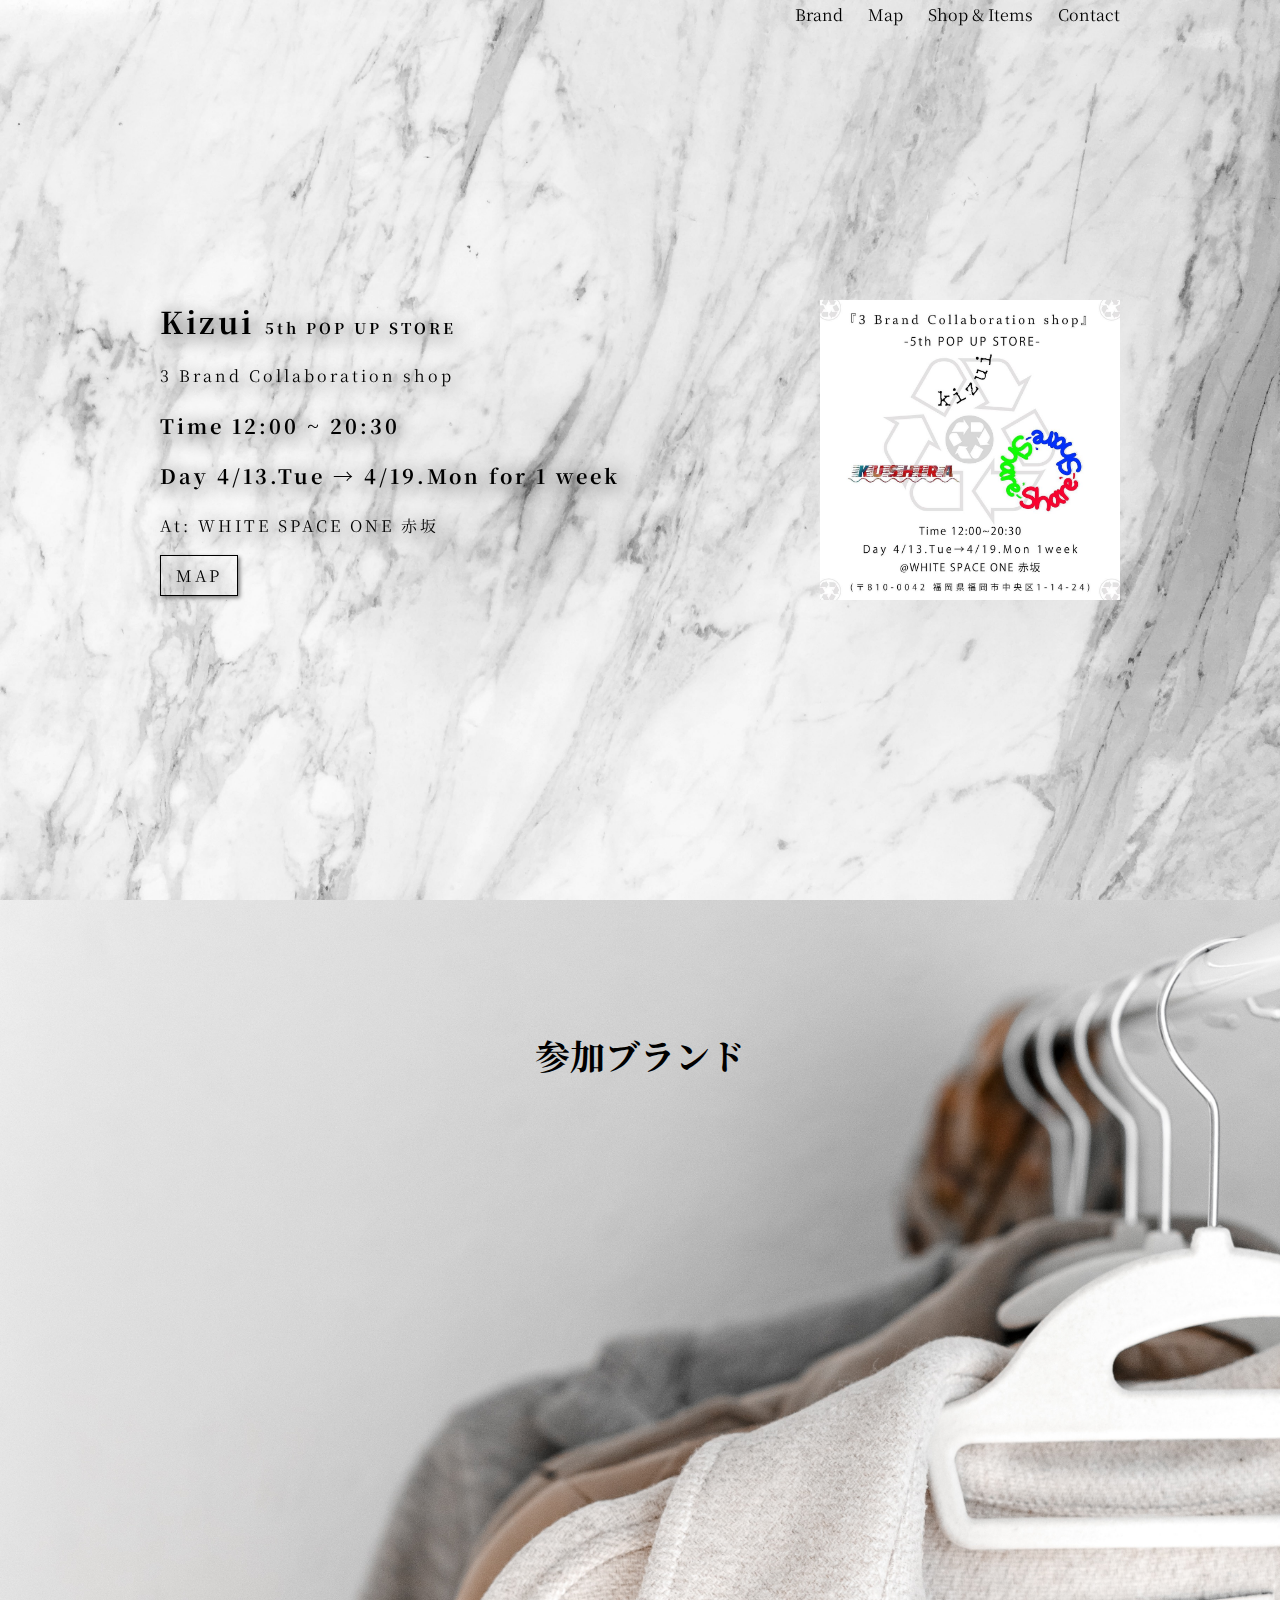
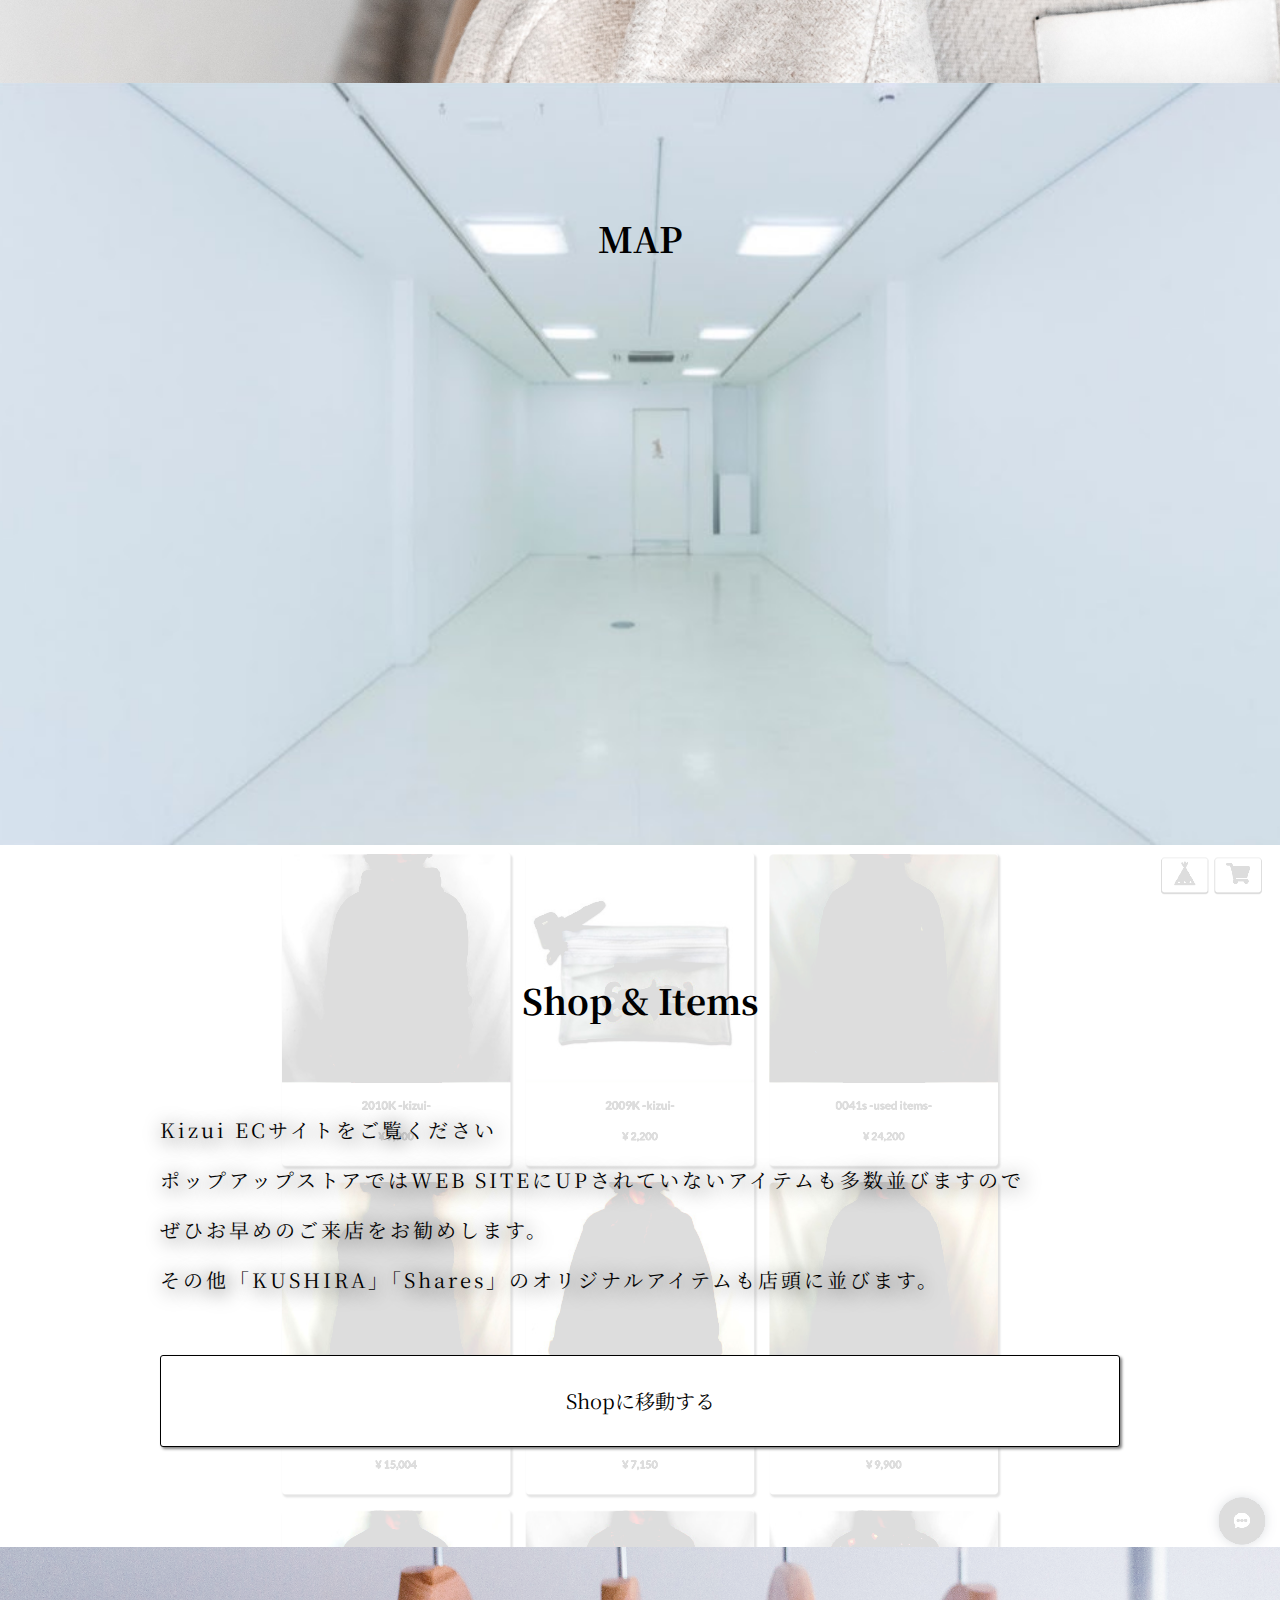
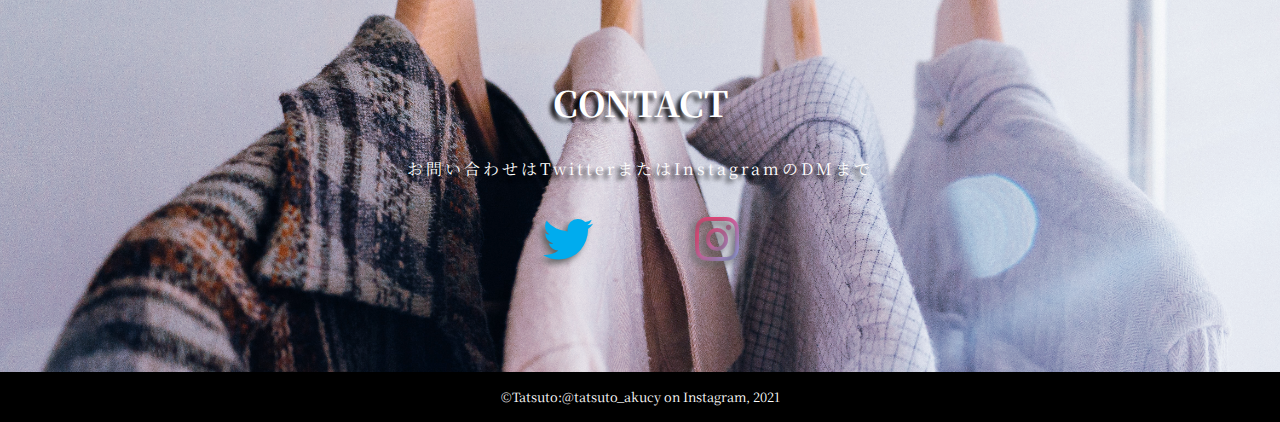
==== index.html @ fb11ebf6 "完成" ====
<!DOCTYPE html>
<html lang="ja">
<head>
    <meta charset="UTF-8">
    <meta http-equiv="X-UA-Compatible" content="IE=edge">
    <meta name="viewport" content="width=device-width, initial-scale=1.0">
    <link rel="icon" href="img/favicon.ico" />
    <!-- Primary Meta Tags -->
    <title>Kizui U</title>
    <meta name="title" content="Kizui U">
    <meta name="description" content="KizuiU 5th POP UP STORE 3 Brand Collaboration shop Time 12:00 ~ 20:30 Day 4.13 Tue → 4.19 Mon for 1 week At: WHITE SPACE ONE 赤坂">

    <!-- Open Graph / Facebook -->
    <meta property="og:type" content="website">
    <meta property="og:url" content="https://tatsuto-t.github.io/kizui-5th/home.html">
    <meta property="og:title" content="Kizui U">
    <meta property="og:description" content="KizuiU 5th POP UP STORE 3 Brand Collaboration shop Time 12:00 ~ 20:30 Day 4.13 Tue → 4.19 Mon for 1 week At: WHITE SPACE ONE 赤坂">
    <meta property="og:image" content="https://pbs.twimg.com/profile_images/1190644043493117954/TVlC86c8_400x400.jpg">

    <!-- Twitter -->
    <meta property="twitter:card" content="summary_large_image">
    <meta property="twitter:url" content="https://tatsuto-t.github.io/kizui-5th/home.html">
    <meta property="twitter:title" content="Kizui U">
    <meta property="twitter:description" content="KizuiU 5th POP UP STORE 3 Brand Collaboration shop Time 12:00 ~ 20:30 Day 4.13 Tue → 4.19 Mon for 1 week At: WHITE SPACE ONE 赤坂">
    <meta property="twitter:image" content="https://pbs.twimg.com/profile_images/1190644043493117954/TVlC86c8_400x400.jpg">

    <!-- LINE-->

    <link rel="stylesheet" href="css/reset.css">
    <link rel="stylesheet" href="css/style.css">
    <link rel="stylesheet" href="css/responsive.css">
    <link rel="preconnect" href="https://fonts.gstatic.com">
    <link href="https://fonts.googleapis.com/css2?family=Noto+Serif:ital,wght@0,400;0,700;1,400;1,700&display=swap" rel="stylesheet">
    <link href="https://fonts.googleapis.com/css2?family=Noto+Serif+JP:wght@200;300;400;500;600;700&display=swap" rel="stylesheet">
    <link href="https://use.fontawesome.com/releases/v5.6.1/css/all.css" rel="stylesheet">
    <link href="https://unpkg.com/aos@2.3.1/dist/aos.css" rel="stylesheet">
</head>
<body>
    <header class="header fixedClass" id="header">
        <div class="header-inner">
            <div class="header-inner-title">
                <a href="#fv"><img src="img/Kizui_regular_imgs/kizui5.png" alt=""></a>
            </div>
            <nav class="header-nav">
                <ul class="header-list">
                    <li class="header-item"><a href="#brand" class="">Brand</a></li>
                    <li class="header-item"><a href="#map" class="">Map</a></li>
                    <li class="header-item"><a href="#shop" class="">Shop & Items</a></li>
                    <li class="header-item"><a href="#contact" class="">Contact</a></li>
                </ul>
            </nav>
            <!-- <nav class="header-nav-res">
                <ul class="header-nav-res-list">
                    <li class="hedaer-nav-res-list-items">Brand</li>
                    <li class="hedaer-nav-res-list-items">Brand</li>
                    <li class="hedaer-nav-res-list-items">Brand</li>
                </ul>
            </nav> -->
            <div class="bglayer"></div>
            <button class="burger-btn">
                <span class="bar bar-top"></span>
                <span class="bar bar-mid"></span>
                <span class="bar bar-bot"></span>
            </button>
            <nav class="header-nav-res">
                <ul class="header-nav-res-list">
                    <li class="header-nav-res-list-items"><a href="#fv" class="">Home</a></li>
                    <li class="header-nav-res-list-items"><a href="#brand" class="">Brand</a></li>
                    <li class="header-nav-res-list-items"><a href="#map" class="">Map</a></li>
                    <li class="header-nav-res-list-items"><a href="#shop" class="">Shop & Items</a></li>
                    <li class="header-nav-res-list-items"><a href="#contact" class="">Contact</a></li>
                </ul>
            </nav>
        </div>
    </header>




    <main>
        <section class="fv" id="fv">
            <div class="fv-inner" data-aos="zoom-out" data-aos-duration="3000">
                <div class="fv-left">
                    <h2 class="fv-title">Kizui <span class="fv-subtitle">5th POP UP STORE</span></h2>
                    <div class="fv-contents">
                        <!-- <p class="fv-subtitle">5th POP UP STORE</p> -->
                        <p class="fv-discription">3 Brand Collaboration shop</p>
                        <p class="fv-time">Time 12:00 ~ 20:30</p>
                        <div class="fv-date">Day 4/13.Tue → 4/19.Mon <br class="only-responsivebr">for 1 week</div>
                        <div class="fv-place">
                            <div class="fv-place-name"> At: WHITE SPACE ONE 赤坂</div>
                            <a href="#map" class="fv-place-button">MAP</a>
                        </div>
                    </div>

                </div>
                <div class="fv-right">
                    <div class="fv-right-img">
                        <img src="img/154770206_776366579925732_3287881624628034762_n.jpeg" alt="">
                    </div>
                </div>
            </div>

        </section>

        <section class="concept" id="brand">
            <div class="concept-inner section-inner">
                <h2 class="concept-title title">参加ブランド</h2>
                <div class="concept-discription" data-aos="fade-up" data-aos-duration="1500">
                    <div class="concept-brand">
                        <p class="brand-title">- Kizui -</p>
                        <div class="brand-profile">
                            <div class="person-img">
                                <img src="img/78849855_466627437381842_8822648286873309929_n.jpeg" alt="">
                            </div>
                            <div class="brand-sns">
                                <div class="twitter-icon">
                                    <a href="https://twitter.com/jjj_4723" target="_blank" rel="noopener noreferrer"><i class="fab fa-twitter"></i></a>
                                </div>
                                <div class="instagram-icon">
                                    <a href="https://www.instagram.com/jonta4723/" target="_blank" rel="noopener noreferrer"><i class="fab fa-instagram"></i></a>
                                </div>
                            </div>
                        </div>
                        <div class="brand-text">
                            古着、リメイクした古着とオリジナルの商品を扱う、福岡のSHOP。
                            当店のアイテムを日々のスタイリングに１つでも加えるだけで
                            いつもとは違う、人とは変わった個性的な着こなしを楽しめます。
                        </div>
                    </div>
                    <div class="concept-brand" id="kushira">
                        <p class="brand-title">- KUSHIRA -</p>
                        <div class="brand-profile" id="">
                            <div class="person-img">
                                <img src="img/129482021_290784669041099_453885726219843506_n.jpeg" alt="">
                            </div>
                            <div class="brand-sns">
                                <div class="twitter-icon">
                                    <a href="https://twitter.com/kazuki_tick?s=11" target="_blank" rel="noopener noreferrer"><i class="fab fa-twitter"></i></a>
                                </div>
                                <div class="instagram-icon">
                                    <a href="https://www.instagram.com/kazuki___art/" target="_blank" rel="noopener noreferrer"><i class="fab fa-instagram"></i></a>
                                </div>
                            </div>
                        </div>
                        <div class="brand-text">
                            @kazuki___art がネームを「KUSHIRA」へ変更。パテや染料等を使って様々な作品を作ったり
                            POP UP STOREでは店内のオブジェクト作りと
                            リメイクアイテムと服飾品も販売します。
                        </div>
                    </div>
                    <div class="concept-brand" id="share">
                        <p class="brand-title">- Share's -</p>
                        <div class="brand-profile">
                            <div class="person-img">
                                <img src="img/Kizui_regular_imgs/shares1.jpg" alt="">
                            </div>
                            <div class="brand-sns">
                                <div class="twitter-icon">
                                    <a href="https://twitter.com/yu_daidesuu?s=11" target="_blank" rel="noopener noreferrer"><i class="fab fa-twitter"></i></a>
                                </div>
                                <div class="instagram-icon">
                                    <a href="https://www.instagram.com/Share__s/"　target="_blank" rel="noopener noreferrer"><i class="fab fa-instagram"></i></a>
                                </div>
                            </div>
                        </div>
                        <div class="brand-text">
                            @yu_daidesuuと@tacminemの二人が展開するNew brand。コンセプトは"自分が着たいと思う物を作る"
                            「Share's＝共有」
                        </div>
                    </div>
                </div>
            </div>
        </section>


        <section class="map" id="map">
            <div class="map-inner">
                <h4 class="map-title title">MAP</h4>
                <div class="map-discription" data-aos="fade-up" data-aos-duration="1500">
                    <div class="map-discription-left">
                        <h3 class="map-name">WHITE SPACE 赤坂</h3>
                        <p class="adress-title">住所</p>
                        <p class="adress">〒810-0042 <br>福岡県福岡市中央区赤坂１丁目１４−２４
                            </p>
                    </div>

                    <div class="map-discription-right">
                        <div class="google-map">
                            <iframe class="google-map-iframe" src="https://www.google.com/maps/embed?pb=!1m14!1m8!1m3!1d13294.396373745121!2d130.389203!3d33.589757!3m2!1i1024!2i768!4f13.1!3m3!1m2!1s0x0%3A0x3ccb156ed5cb7b91!2sBAR%20%26%20WHITE%20SPACE%20ONE!5e0!3m2!1sja!2sjp!4v1615189253435!5m2!1sja!2sjp" width="600" height="450" style="border:0;" allowfullscreen="" loading="lazy"></iframe>
                        </div>
                    </div>

                </div>

            </div>
            <!-- GOOGLE MAP  -->
        </section>

        <section class="shop" id="shop">
            <div class="shop-inner">
                <h4 class="shop-title title">Shop & Items</h4>
                <div class="shop-discription">
                    <div class="shop-discription-left">
                        <p>Kizui ECサイトをご覧ください</p>
                    <p>ポップアップストアではWEB SITEに<br class="only-responsivebr-500">UPされていないアイテムも多数並びますので<br>ぜひお早めのご来店をお勧めします。</p>
                    <p>その他「KUSHIRA」「Shares」の<br class="only-responsivebr-500">オリジナルアイテムも店頭に並びます。</p>
                    </div>
                    <div class="shop-discription-right">
                        <div class="shop-page-button">
                            <a href="https://kizui.theshop.jp/" target="_blank" rel="noopener noreferrer"><p>Shopに移動する</p></a>
                        </div>

                    </div>
                </div>
            </div>
        </section>

        <!-- <secition class="aboutme">
            <div class="section-inner">
                <h3 class="aboutme-title">石川</h3>
                <div class="aboutme-discription">
                    <div class="aboutme-img">
                        <img src="" alt="">
                    </div>
                    <div class="aboutme-right">
                        <div class="sns-icons">
                            <div class="twitter-icon"></div>
                            <div class="instagram-icon"></div>
                        </div>
                        <p class="aboutme-text">aaaaaaaaaaaああああああああああaaaaaaaaaaaaaaaaaaaaaaa</p>
                    </div>
                </div>
            </div> -->


        <!-- </secition> -->
        <section class="contact" id="contact" data-aos="" data-aos-duration="500">
            <div class="contact-inner">
                <div class="contact-title title">CONTACT</div>
                <div class="contact-discription">
                    <p class="contact-text">お問い合わせは<br class="only-responsivebr">TwitterまたはInstagramのDMまで</p>
                    <div class="sns-icons">
                        <div class="twitter-icon"><a href="https://twitter.com/jjj_4723" target="_blank" rel="noopener noreferrer"><i class="fab fa-twitter"></i></a></div>
                        <div class="instagram-icon"><a href="https://www.instagram.com/jonta4723/" target="_blank" rel="noopener noreferrer"><i class="fab fa-instagram"></i></a></div>
                    </div>
                </div>
            </div>

        </section>
    </main>
    <footer class="footer">
        <small>&copy;Tatsuto:@tatsuto_akucy on Instagram, 2021</small>
    </footer>
    <script src="https://ajax.googleapis.com/ajax/libs/jquery/3.5.1/jquery.min.js"></script>
    <script src="js/smooth-scroll.min.js"></script>
    <script src="https://unpkg.com/aos@2.3.1/dist/aos.js"></script>
    <script src="js/script.js"></script>
</body>
</html>

<!-- shopへの移動ボタンも欲しい -->
<!-- 2 -->
---- css/style.css ----
@charset "UTF-8";
body {
  font-family: "Nato Serif", 'Noto Serif JP', serif;
  margin: 0 auto;
  overflow-x: hidden;
}

img {
  width: 100%;
  height: 100%;
}

li {
  list-style: none;
}

a {
  text-decoration: none;
  color: black;
}

.section-inner {
  max-width: 1000px;
  width: 100%;
  margin: 0 auto;
}

.title {
  font-size: 35px;
  font-weight: bold;
  padding-top: 130px;
}

.fa-instagram {
  background: -webkit-linear-gradient(135deg, #85acff 0%, #f13f79 70%);
  -webkit-background-clip: text;
  -webkit-text-fill-color: transparent;
}

.header {
  width: 100%;
  vertical-align: middle;
  z-index: 3;
  position: absolute;
  top: 0;
  left: 0;
  -webkit-box-sizing: border-box;
          box-sizing: border-box;
  -webkit-transition: .5s;
  transition: .5s;
}

.header-inner {
  -webkit-transition: .5s;
  transition: .5s;
  padding: 0 20px;
  display: -webkit-box;
  display: -ms-flexbox;
  display: flex;
  max-width: 1000px;
  width: 100%;
  -webkit-box-align: center;
      -ms-flex-align: center;
          align-items: center;
  margin: 0 auto;
  padding-left: 20px;
  padding-right: 20px;
  -webkit-box-pack: justify;
      -ms-flex-pack: justify;
          justify-content: space-between;
}

.header-inner-title {
  -webkit-transition: .5s;
  transition: .5s;
  font-style: italic;
  font-size: 20px;
}

.header-inner-title img {
  height: 80px;
  width: auto;
  vertical-align: middle;
}

.header-inner .header-nav .header-list {
  display: -webkit-box;
  display: -ms-flexbox;
  display: flex;
}

.header-inner .header-nav .header-list .header-item {
  padding-left: 25px;
}

.header-inner .header-nav-res {
  display: none;
}

.header-inner .burger-btn {
  display: none;
  z-index: 15;
}

.fixed {
  position: fixed;
  background-color: whitesmoke;
  width: 100%;
  -webkit-transition: .5s;
  transition: .5s;
}

.header-active {
  background-color: none !important;
}

.bglayer {
  position: fixed;
  top: 0;
  left: 0;
  width: 100%;
  height: 100%;
  display: none;
  background: #000;
  opacity: 0.3;
  z-index: 3;
  -webkit-transition: 0.3s;
  transition: 0.3s;
}

.bglayer.open {
  -webkit-transition: 0.3s;
  transition: 0.3s;
}

.fv {
  height: 100vh;
  min-height: 550px;
  position: relative;
  background-image: url("../img/pexels-henry-&-co-2341290.jpg");
  background-position: center;
  background-size: cover;
  text-shadow: 4px 4px 4px #000;
  text-shadow: 4px 4px 20px #000;
}

.fv .fv-inner {
  display: -webkit-box;
  display: -ms-flexbox;
  display: flex;
  -webkit-box-align: center;
      -ms-flex-align: center;
          align-items: center;
  -webkit-box-pack: justify;
      -ms-flex-pack: justify;
          justify-content: space-between;
  max-width: 1000px;
  padding: 0 50px;
  position: absolute;
  top: 0;
  right: 0;
  bottom: 0;
  left: 0;
  margin: auto;
  padding: 0 20px;
}

.fv .fv-inner .fv-left {
  letter-spacing: 3px;
}

.fv .fv-inner .fv-left .fv-title {
  font-size: 30px;
  padding-bottom: 8px;
}

.fv .fv-inner .fv-left .fv-title span {
  font-size: 15px;
}

.fv .fv-inner .fv-left .fv-contents {
  line-height: 50px;
}

.fv .fv-inner .fv-left .fv-contents .fv-time {
  font-size: 20px;
  font-weight: bold;
}

.fv .fv-inner .fv-left .fv-contents .fv-date {
  font-size: 20px;
  font-weight: bold;
}

.fv .fv-inner .fv-left .fv-contents .fv-place .fv-place-button {
  border: 1px solid black;
  padding: 8px 15px;
  -webkit-box-shadow: 2px 2px 4px gray;
          box-shadow: 2px 2px 4px gray;
  -webkit-transition: .3s;
  transition: .3s;
}

.fv .fv-inner .fv-left .fv-contents .fv-place .fv-place-button:hover {
  opacity: .3;
  -webkit-transition: .3s;
  transition: .3s;
}

.fv .fv-inner .fv-right .fv-right-img {
  width: 300px;
  height: 300px;
}

.concept {
  background-image: url("../img/pexels-nataliya-vaitkevich-4641825.jpg");
  background-size: cover;
  background-position: center;
  padding-bottom: 100px;
}

.concept-inner {
  padding: 0 20px;
}

.concept-inner .concept-title {
  text-align: center;
  padding-bottom: 80px;
}

.concept-inner .concept-discription {
  display: -webkit-box;
  display: -ms-flexbox;
  display: flex;
  -webkit-box-pack: justify;
      -ms-flex-pack: justify;
          justify-content: space-between;
}

.concept-inner .concept-discription .concept-brand {
  color: black;
  background-image: url("../img/Kizui_regular_imgs/kizui斜め(新オリジナル)5.png");
  background-color: rgba(255, 255, 255, 0.8);
  background-blend-mode: lighten;
  background-size: contain;
  background-position: center;
  width: 30%;
  -ms-flex-item-align: stretch;
      -ms-grid-row-align: stretch;
      align-self: stretch;
  border: 1px solid black;
  padding-left: 2%;
  padding-right: 2%;
  padding-top: 10px;
  padding-bottom: 40px;
}

.concept-inner .concept-discription .concept-brand .brand-title {
  padding-top: 10px;
  text-align: center;
  color: black;
  padding-bottom: 10px;
}

.concept-inner .concept-discription .concept-brand .brand-profile {
  display: -webkit-box;
  display: -ms-flexbox;
  display: flex;
  -webkit-box-align: center;
      -ms-flex-align: center;
          align-items: center;
}

.concept-inner .concept-discription .concept-brand .brand-profile .person-img {
  width: 100px;
  height: 100px;
}

.concept-inner .concept-discription .concept-brand .brand-profile .person-img img {
  border-radius: 50%;
  -o-object-fit: cover;
     object-fit: cover;
  -webkit-box-shadow: black;
          box-shadow: black;
}

.concept-inner .concept-discription .concept-brand .brand-profile .brand-sns {
  margin: 0 auto;
  display: -webkit-box;
  display: -ms-flexbox;
  display: flex;
  -ms-flex-pack: distribute;
      justify-content: space-around;
  font-size: 30px;
  text-shadow: 4px 4px 4px #a0a0a0;
}

.concept-inner .concept-discription .concept-brand .brand-profile .brand-sns .twitter-icon .fa-twitter {
  color: #00acee;
}

.concept-inner .concept-discription .concept-brand .brand-profile .brand-sns .instagram-icon {
  padding-left: 50%;
}

.concept-inner .concept-discription .concept-brand .brand-text {
  padding-top: 18px;
  color: black;
  letter-spacing: 3px;
  line-height: 30px;
  font-weight: bold;
}

#share {
  background-image: url("../img/Kizui_regular_imgs/IMG_9426.PNG");
  background-position: center;
  background-size: contain;
}

#share .brand-profile .person-img img {
  zoom: 1.4;
}

#kushira {
  background-image: url("../img/Kizui_regular_imgs/kushira.png");
  background-position: center;
  background-size: contain;
}

#kushira img {
  zoom: 1.5;
}

.map {
  background-image: url("../img/rental03-1024x724.jpeg");
  background-position: center;
  background-size: cover;
  padding-bottom: 100px;
}

.map-inner {
  max-width: 1000px;
  margin: 0 auto;
  padding: 0 20px;
}

.map-inner .map-title {
  text-align: center;
}

.map-inner .map-discription {
  display: -webkit-box;
  display: -ms-flexbox;
  display: flex;
  -webkit-box-pack: justify;
      -ms-flex-pack: justify;
          justify-content: space-between;
  padding-top: 50px;
}

.map-inner .map-discription-left {
  width: 40%;
  line-height: 30px;
  letter-spacing: 3px;
  padding-top: 10%;
}

.map-inner .map-discription-left .map-name {
  font-size: 30px;
  padding-bottom: 20px;
}

.map-inner .map-discription-right {
  position: relative;
  width: 60%;
}

.map-inner .map-discription-right .google-map {
  height: 0;
  padding-top: 75%;
}

.map-inner .map-discription-right .google-map .google-map-iframe {
  position: absolute;
  top: 0;
  left: 0;
  width: 100%;
  height: 100%;
}

.shop {
  background-image: url("../img/FireShot Capture 003 - kizui shop（キズイショップ） 古着・古着リメイクブランドSHOP - kizui.theshop.jp.png");
  background-position: center;
  background-color: #dddddd;
  background-size: cover;
  background-blend-mode: lighten;
  padding-bottom: 100px;
  background-position: 50% 10%;
}

.shop .shop-inner {
  max-width: 1000px;
  margin: 0 auto;
  padding: 0 20px;
  text-align: center;
}

.shop .shop-inner .shop-title {
  padding-bottom: 80px;
}

.shop .shop-inner .shop-discription {
  font-size: 20px;
  line-height: 50px;
  text-align: left;
}

.shop .shop-inner .shop-discription-left {
  padding-bottom: 50px;
  letter-spacing: 3px;
  text-shadow: 3px 3px 20px #000;
}

.shop .shop-inner .shop-discription-left a {
  border: solid;
}

.shop .shop-inner .shop-discription-right p {
  padding: 20px;
  border: 1px solid;
  text-align: center;
  border-radius: 3px;
  background-color: white;
  -webkit-box-shadow: 2px 2px 3px gray;
          box-shadow: 2px 2px 3px gray;
}

.shop .shop-inner .shop-discription-right p:hover {
  color: white;
  background-color: gray;
  -webkit-transition: .3s;
  transition: .3s;
  -webkit-box-shadow: 2px 2px 4px white;
          box-shadow: 2px 2px 4px white;
}

.contact {
  background-image: url("../img/bg-imgs/fernando-lavin-fi5YSQfxbVk-unsplash.jpg");
  background-color: #8481a7;
  background-position: top;
  background-blend-mode: hard-light;
  background-size: cover;
  text-align: center;
  padding-bottom: 100px;
  position: relative;
  text-shadow: -4px 4px 4px #000;
}

.contact .contact-inner {
  max-width: 1000px;
  margin: 0 auto;
}

.contact .contact-inner .contact-title {
  padding-bottom: 30px;
  color: white;
}

.contact .contact-inner .contact-discription {
  color: white;
}

.contact .contact-inner .contact-discription .contact-text {
  padding-bottom: 20px;
  letter-spacing: 3px;
}

.contact .contact-inner .contact-discription .sns-icons {
  display: -webkit-box;
  display: -ms-flexbox;
  display: flex;
  -webkit-box-pack: center;
      -ms-flex-pack: center;
          justify-content: center;
  font-size: 50px;
  text-shadow: -4px 4px 6px #636262;
}

.contact .contact-inner .contact-discription .sns-icons .twitter-icon {
  padding-right: 5%;
}

.contact .contact-inner .contact-discription .sns-icons .fa-twitter {
  color: #00acee;
  padding-right: 20%;
}

.contact .contact-inner .contact-discription .sns-icons .instagram-icon {
  padding-left: 5%;
}

.contact .contact-inner .contact-discription .sns-icons .fa-instagram {
  color: palevioletred;
  padding-left: 5%;
}

.footer {
  background-color: black;
  text-align: center;
}

.footer small {
  color: white;
  text-align: center;
  line-height: 50px;
}

.only-responsivebr {
  display: none;
}

.only-responsivebr-375 {
  display: none;
}

.only-responsivebr-500 {
  display: none;
}

.open {
  display: block;
}

.header-active {
  background-color: none !important;
}
/*# sourceMappingURL=style.css.map */
---- css/responsive.css ----
@media screen and (max-width: 768px) {
  .header-inner {
    padding-left: 4vw;
    padding-right: 4vw;
  }
  .header-inner .header-nav {
    display: none;
  }
  .header-inner .burger-btn {
    display: block;
    position: absolute;
    right: 4vw;
    z-index: 13;
    -webkit-transition: all .5s;
    transition: all .5s;
  }
  .header-inner .burger-btn .bar {
    display: block;
    height: 3px;
    width: 30px;
    background-color: black;
    -webkit-transition: all .5s;
    transition: all .5s;
  }
  .header-inner .bar-top,
  .header-inner .bar-mid {
    margin-bottom: 8px;
  }
  .header-inner .burger-btn.close .bar-top {
    -webkit-transform: rotate(45deg) translate(8px, 8px);
            transform: rotate(45deg) translate(8px, 8px);
    border-color: white;
    -webkit-transition: all .5s;
    transition: all .5s;
    background-color: white;
  }
  .header-inner .burger-btn.close .bar-mid {
    opacity: 0;
    -webkit-transition: all opacity .3s;
    transition: all opacity .3s;
    border-color: white;
  }
  .header-inner .burger-btn.close .bar-bot {
    -webkit-transform: rotate(-45deg) translate(8px, -8px);
            transform: rotate(-45deg) translate(8px, -8px);
    -webkit-transition: all .5s;
    transition: all .5s;
    border-color: white;
    background-color: white;
  }
  .header .header-nav-res {
    display: block;
    background-image: url("../img/mathias-p-r-reding-3GwOfh-VMgQ-unsplash2.jpg");
    background-size: cover;
    background-color: black;
    background-blend-mode: luminosity;
    background-position: 10%, 0;
    height: 100vh;
    width: 60%;
    margin: 0 0 0 auto;
    padding: 0;
    z-index: 9;
    position: fixed;
    top: 0;
    right: 0;
    color: white;
    right: -60%;
    -webkit-transition: 0.3s;
    transition: 0.3s;
  }
  .header .header-nav-res-list {
    padding-top: 30px;
    padding-left: 10vw;
  }
  .header .header-nav-res-list-items {
    line-height: 5;
  }
  .header .header-nav-res-list-items a {
    color: white;
  }
  .header-nav-res.active {
    right: 0 !important;
    -webkit-transition: 0.3s;
    transition: 0.3s;
  }
  .fv-inner {
    background-image: url("../img/154770206_776366579925732_3287881624628034762_n.jpeg");
    background-position: center;
    background-size: contain;
    background-blend-mode: lighten;
    background-color: rgba(255, 255, 255, 0.8);
    padding-top: 30px;
    text-shadow: none;
  }
  .fv-inner .fv-right {
    display: none;
  }
  .concept-inner {
    padding: 0 4vw;
  }
  .concept .concept-discription {
    display: -webkit-box;
    display: -ms-flexbox;
    display: flex;
    -webkit-box-orient: vertical;
    -webkit-box-direction: normal;
        -ms-flex-direction: column;
            flex-direction: column;
    -ms-flex-item-align: stretch;
        align-self: stretch;
    -webkit-box-align: stretch;
        -ms-flex-align: stretch;
            align-items: stretch;
  }
  .concept .concept-discription .concept-brand {
    width: 100%;
    padding-left: 15px;
    padding-right: 15px;
    -ms-flex-item-align: stretch;
        -ms-grid-row-align: stretch;
        align-self: stretch;
    -webkit-box-align: stretch;
        -ms-flex-align: stretch;
            align-items: stretch;
  }
  .concept .concept-discription .concept-brand .brand-title {
    font-size: 25px;
    font-style: italic;
  }
  .concept .concept-discription .concept-brand .brand-profile .brand-sns {
    font-size: 40px;
    -webkit-box-pack: justify;
        -ms-flex-pack: justify;
            justify-content: space-between;
    width: 30%;
  }
  .map-inner {
    padding: 0 4vw;
  }
  .map-inner .map-title {
    font-size: 35px;
  }
  .map-inner .map-discription {
    display: block;
    font-size: 15px;
  }
  .map-inner .map-discription-left {
    width: 100%;
    text-align: center;
    padding-bottom: 50px;
    font-weight: bold;
    padding-top: 9%;
  }
  .map-inner .map-discription-right {
    width: 100%;
  }
  .shop-inner .shop-discription-left {
    font-size: 15px;
  }
  .contact .contact-inner {
    padding: 0 4vw;
  }
  footer {
    font-size: 70%;
  }
  .only-responsivebr {
    display: block;
  }
}

@media screen and (max-width: 500px) {
  .only-responsivebr-500 {
    display: block;
  }
}

@media screen and (max-width: 375px) {
  .fv {
    margin-top: 30px;
  }
  .only-responsivebr-375 {
    display: block;
  }
}
/*# sourceMappingURL=responsive.css.map */
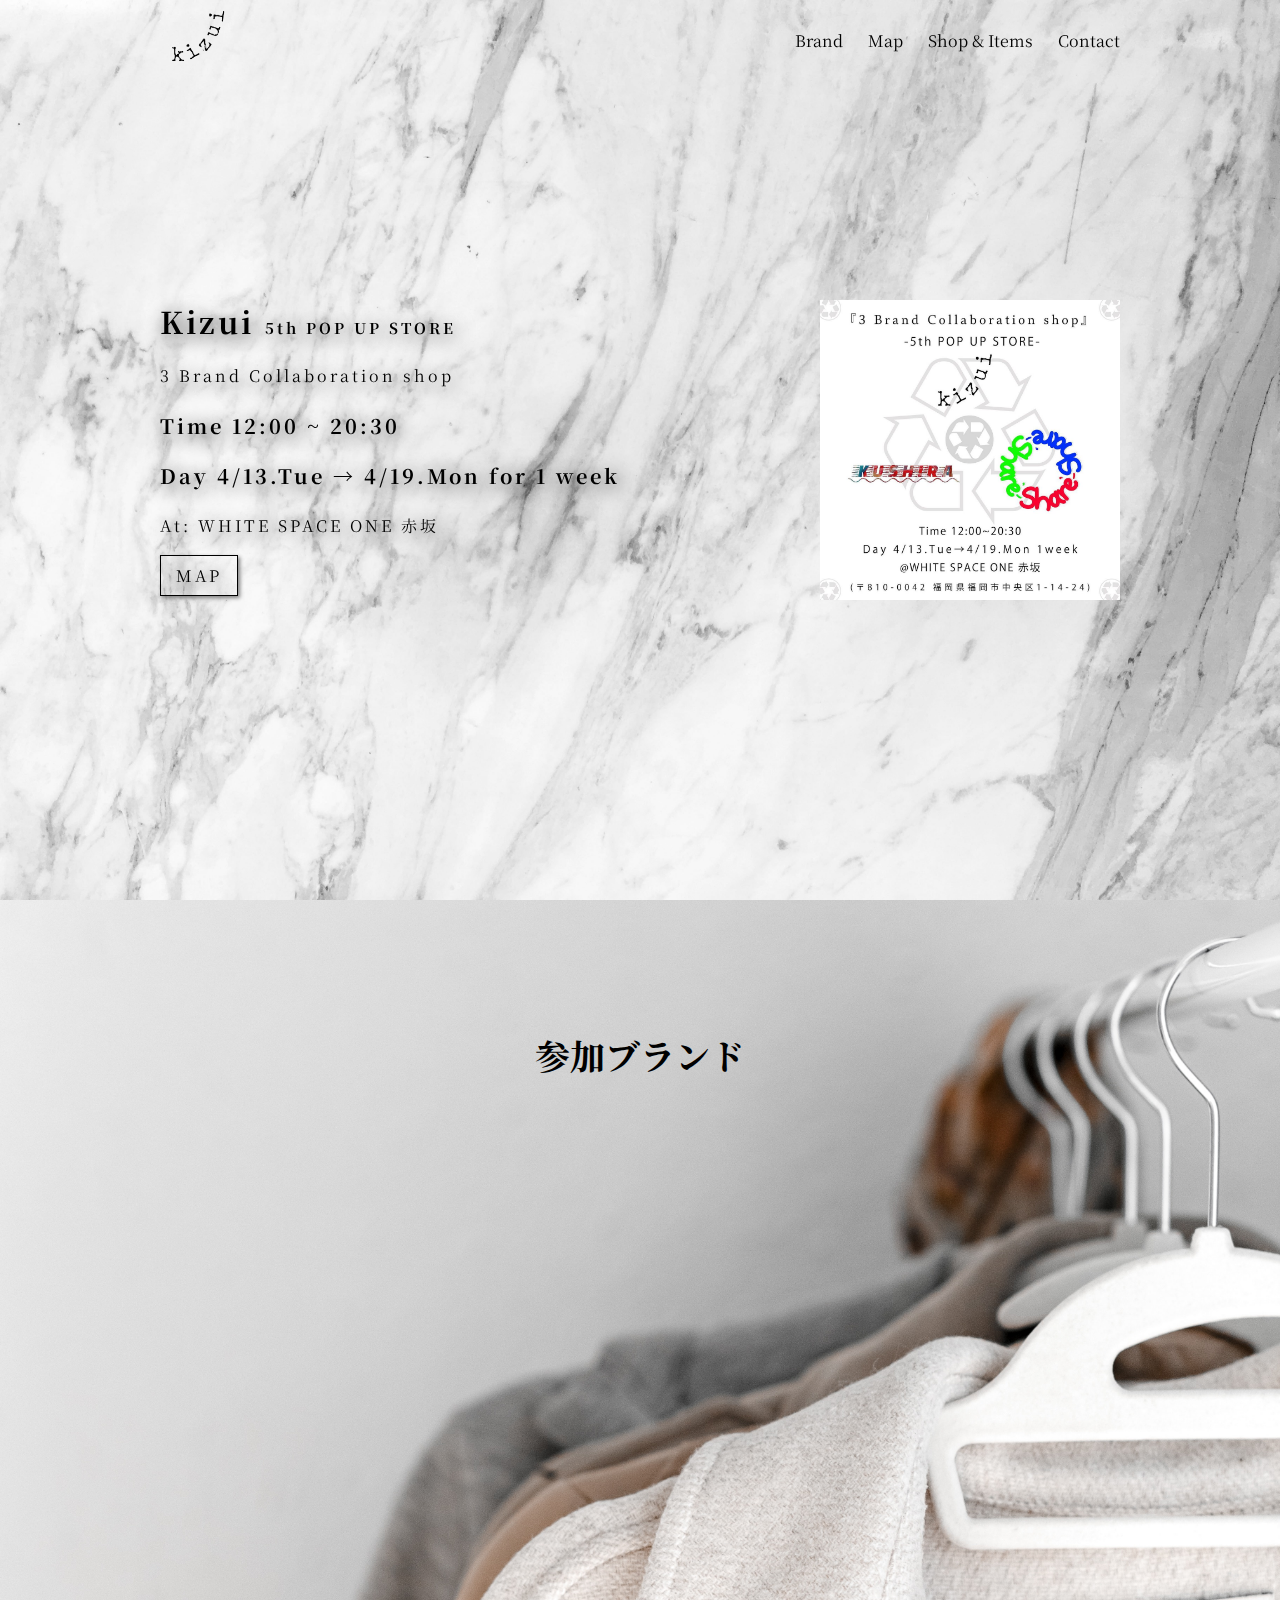
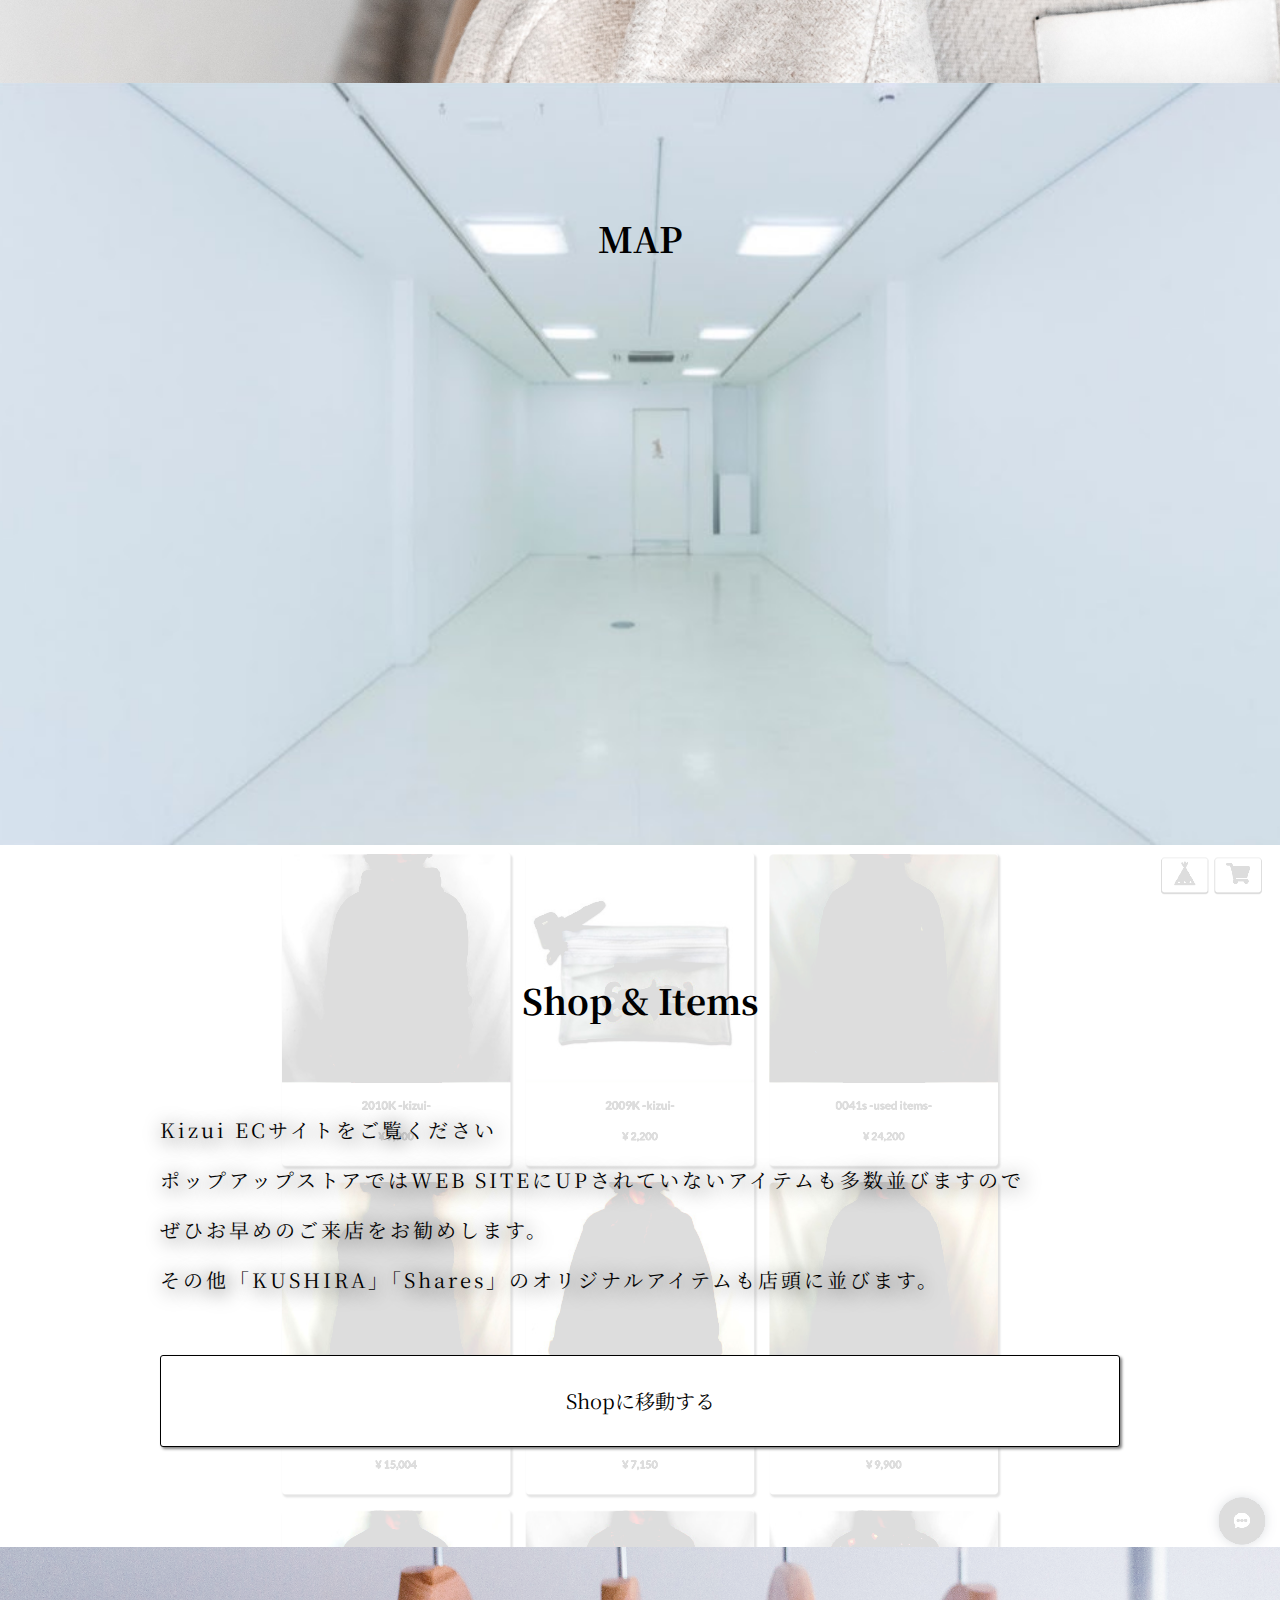
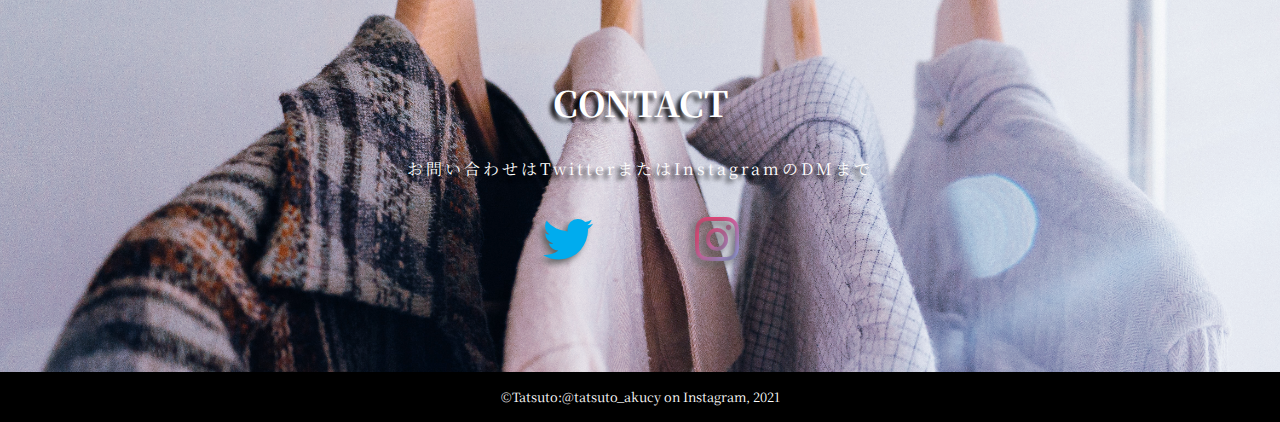
==== commit 67269457: "完成" ====
--- a/index.html
+++ b/index.html
@@ -7,21 +7,21 @@
     <link rel="icon" href="img/favicon.ico" />
     <!-- Primary Meta Tags -->
     <title>Kizui U</title>
-    <meta name="title" content="Kizui U">
-    <meta name="description" content="KizuiU 5th POP UP STORE 3 Brand Collaboration shop Time 12:00 ~ 20:30 Day 4.13 Tue → 4.19 Mon for 1 week At: WHITE SPACE ONE 赤坂">
+    <meta name="title" content="Kizui">
+    <meta name="description" content="Kizui 5th POP UP STORE 3 Brand Collaboration shop Time 12:00 ~ 20:30 Day 4.13 Tue → 4.19 Mon for 1 week At: WHITE SPACE ONE 赤坂">
 
     <!-- Open Graph / Facebook -->
     <meta property="og:type" content="website">
     <meta property="og:url" content="https://tatsuto-t.github.io/kizui-5th/home.html">
-    <meta property="og:title" content="Kizui U">
-    <meta property="og:description" content="KizuiU 5th POP UP STORE 3 Brand Collaboration shop Time 12:00 ~ 20:30 Day 4.13 Tue → 4.19 Mon for 1 week At: WHITE SPACE ONE 赤坂">
+    <meta property="og:title" content="Kizui">
+    <meta property="og:description" content="Kizui 5th POP UP STORE 3 Brand Collaboration shop Time 12:00 ~ 20:30 Day 4.13 Tue → 4.19 Mon for 1 week At: WHITE SPACE ONE 赤坂">
     <meta property="og:image" content="https://pbs.twimg.com/profile_images/1190644043493117954/TVlC86c8_400x400.jpg">
 
     <!-- Twitter -->
     <meta property="twitter:card" content="summary_large_image">
     <meta property="twitter:url" content="https://tatsuto-t.github.io/kizui-5th/home.html">
-    <meta property="twitter:title" content="Kizui U">
-    <meta property="twitter:description" content="KizuiU 5th POP UP STORE 3 Brand Collaboration shop Time 12:00 ~ 20:30 Day 4.13 Tue → 4.19 Mon for 1 week At: WHITE SPACE ONE 赤坂">
+    <meta property="twitter:title" content="Kizui">
+    <meta property="twitter:description" content="Kizui 5th POP UP STORE 3 Brand Collaboration shop Time 12:00 ~ 20:30 Day 4.13 Tue → 4.19 Mon for 1 week At: WHITE SPACE ONE 赤坂">
     <meta property="twitter:image" content="https://pbs.twimg.com/profile_images/1190644043493117954/TVlC86c8_400x400.jpg">
 
     <!-- LINE-->
